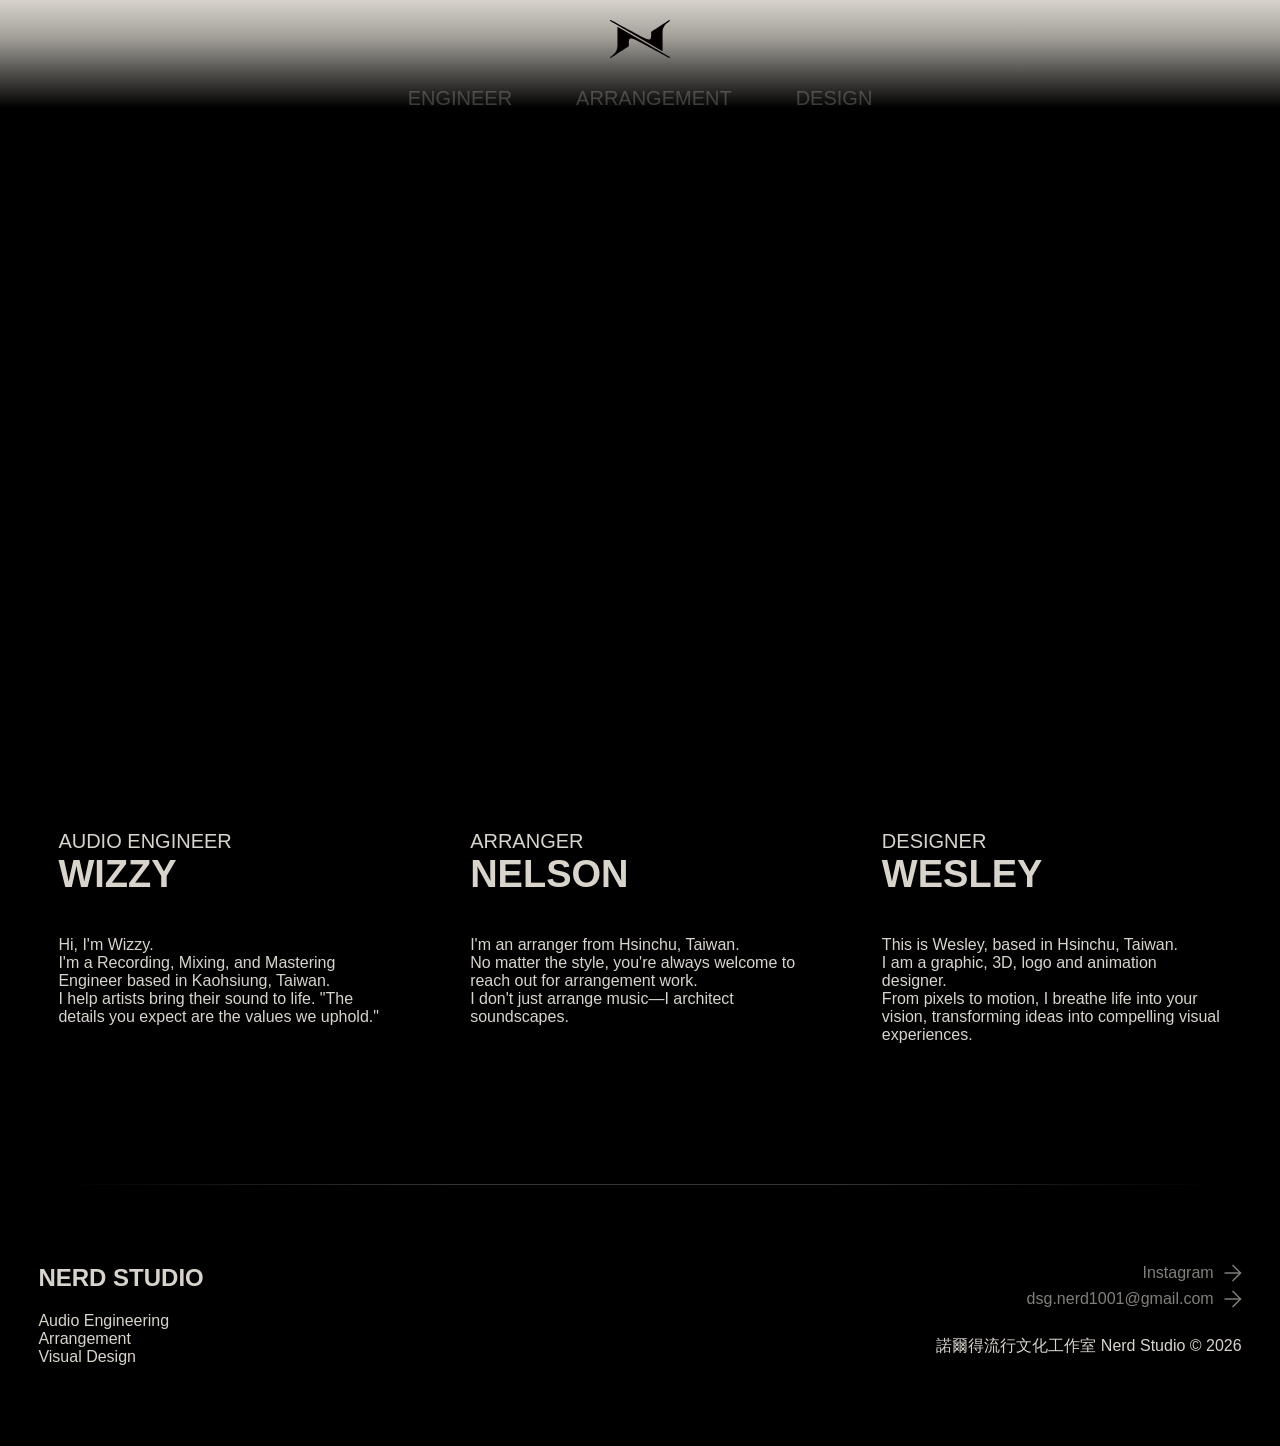
==== index.html @ 3f01f005 "Test homepage video preload on iOS" ====
<!DOCTYPE html>
<html lang="zh-Hant">
<head>
    <meta charset="UTF-8">
    <meta name="viewport" content="width=device-width, initial-scale=1.0">

    <!-- SEO -->
    <title>NERD STUDIO 諾爾得流行文化工作室 | Design & Music Production</title>

    <meta
        name="description"
        content="NERD STUDIO 諾爾得流行文化工作室，專注於視覺設計、音樂編曲、錄音、混音與母帶製作，結合音樂與視覺創作的跨領域工作室。"
    >

    <link
        rel="canonical"
        href="https://wesleychang023.github.io/nerdstudio-website/"
    >


    <!-- Open Graph -->
        <meta property="og:site_name" content="NERD STUDIO">
        <meta property="og:title" content="NERD STUDIO | 諾爾得流行文化工作室">
        <meta property="og:description" content="Music, Design & Culture.">
        <meta property="og:type" content="website">
        <meta property="og:image" content="https://wesleychang023.github.io/nerdstudio-website/images/ui/og-cover.jpg">
        <meta property="og:image:width" content="1200">
        <meta property="og:image:height" content="630">
        <meta property="og:image:alt" content="NERD STUDIO logo">
        <meta property="og:url" content="https://wesleychang023.github.io/nerdstudio-website/">


    <!-- Favicon -->
        <link rel="icon" type="image/png" sizes="16x16" href="images/ui/favicon-16.png">
        <link rel="icon" type="image/png" sizes="32x32" href="images/ui/favicon-32.png">
        <link rel="apple-touch-icon" sizes="180x180" href="images/ui/apple-touch-icon.png">


    <!-- Stylesheet -->
    <link rel="stylesheet" href="css/style.css">
</head>


<body>

    <!-- Top Area -->
    <div class="top-area">

        <header>

            <h1>
                <a href="index.html">
                    <img
                        src="images/ui/NerdstudioLogoBlack.svg"
                        alt="Nerd Studio">
                </a>
            </h1>

            <button
                class="menu-toggle"
                type="button"
                aria-label="Open menu"
                aria-expanded="false">

                <span></span>
                <span></span>

            </button>

        </header>


        <nav class="service-menu">

            <a href="engineering.html">
                ENGINEER
            </a>

            <a href="arrangement.html">
                ARRANGEMENT
            </a>

            <a href="design.html">
                DESIGN
            </a>

        </nav>

    </div>
    
    <!-- Main -->
    <div class="logo-animation">
        <video autoplay muted loop playsinline preload="auto">
            <source src="images//ui/Logo animation1.mp4" type="video/mp4">
        </video>
    </div>
    
    <section class="about" id="about">

        <!-- WIZZY -->
        <a
            class="member"
            href="https://www.instagram.com/wizzzzyho/"
            target="_blank"
            rel="noopener noreferrer">

            <div class="member-top">

                <h3>AUDIO ENGINEER</h3>

                <div class="member-name">
                    <h4>WIZZY</h4>

                    <img
                        src="images//ui/arrow.svg"
                        class="member-arrow"
                        alt="">
                </div>

            </div>

            <p>
                Hi, I'm Wizzy.<br>
                I'm a Recording, Mixing, and Mastering Engineer based in Kaohsiung, Taiwan.<br>
                I help artists bring their sound to life.
                "The details you expect are the values we uphold."
            </p>

        </a>


        <!-- NELSON -->
        <a
            class="member"
            href="https://www.instagram.com/nelson_1127_/"
            target="_blank"
            rel="noopener noreferrer">

            <div class="member-top">

                <h3>ARRANGER</h3>

                <div class="member-name">
                    <h4>NELSON</h4>

                    <img
                        src="images//ui/arrow.svg"
                        class="member-arrow"
                        alt="">
                </div>

            </div>

            <p>
                I'm an arranger from Hsinchu, Taiwan.<br>
                No matter the style, you're always welcome to reach out for arrangement work.<br>
                I don't just arrange music—I architect soundscapes.
            </p>

        </a>


        <!-- WESLEY -->
        <a
            class="member"
            href="https://www.instagram.com/_wesleychang_/"
            target="_blank"
            rel="noopener noreferrer">

            <div class="member-top">

                <h3>DESIGNER</h3>

                <div class="member-name">
                    <h4>WESLEY</h4>

                    <img
                        src="images/ui/arrow.svg"
                        class="member-arrow"
                        alt="">
                </div>

            </div>

            <p>
                This is Wesley, based in Hsinchu, Taiwan.<br>
                I am a graphic, 3D, logo and animation designer.<br>
                From pixels to motion, I breathe life into your vision, transforming ideas into compelling visual experiences.
            </p>

        </a>

    </section>

    <!-- Footer -->
    <footer class="footer">

    <div class="footer-brand">

        <h2>NERD STUDIO</h2>

        <p class="footer-services">
            Audio Engineering<br>
            Arrangement<br>
            Visual Design
        </p>

    </div>

    <div class="footer-info">

        <div class="footer-contact">

            <a 
                href="https://www.instagram.com/nerd_studio_/"
                target="_blank"
                rel="noopener noreferrer">

                <span>Instagram</span>

                <img
                    src="images/ui/arrow.svg"
                    alt=""
                    class="arrow-icon">
            </a>

            <a href="mailto:dsg.nerd1001@gmail.com">
                <span>dsg.nerd1001@gmail.com</span>

                <img
                    src="images/ui/arrow.svg"
                    alt=""
                    class="arrow-icon">
            </a>

        </div>

        <p class="copyright">
            諾爾得流行文化工作室 Nerd Studio © 2026
        </p>

    </div>

</footer>

<script src="js/mobile-menu.js"></script>
</body>

</html>
---- css/style.css ----
/* =========================================================
   NERD STUDIO — GLOBAL STYLE
========================================================= */


/* =========================
   0. Design System
========================= */

:root {

    /* Typography */

    --font-main: Arial, sans-serif;

    --weight-regular: 400;
    --weight-medium: 500;
    --weight-bold: 700;

    --text-xxs: 12px;
    --text-xs: 16px;
    --text-sm: 20px;
    --text-md: 24px;
    --text-lg: 30px;
    --text-xl: 38px;


    /* Colors */

    --color-bg: #000000;
    --color-text: #d8d4cc;
    --color-white: #ffffff;


    /* Layout */

    --top-area-height: clamp(100px, 12vh, 140px);

    --page-top-space: 100px;
    --title-bottom-space: 56px;


    /* Spacing */

    --page-padding: clamp(16px, 1vw, 48px);
    --about-padding: clamp(20px, 3vw, 100px);
    --section-gap: clamp(20px, 3vw, 48px);
}



/* =========================
   1. Global
========================= */

* {
    margin: 0;
    padding: 0;

    box-sizing: border-box;
}

html {
    width: 100%;
}

body {
    width: 100%;
    min-height: 100vh;

    overflow-x: hidden;

    background-color: var(--color-bg);
    color: var(--color-text);

    font-family: var(--font-main);
    font-weight: var(--weight-regular);
}


/* Fullscreen menu opened */

body.menu-open {
    overflow: hidden;
}



/* =========================================================
   TOP AREA
========================================================= */


/* =========================
   2. Top Area
========================= */

.top-area {
    position: fixed;
    top: 0;
    left: 0;

    z-index: 2000;

    display: flex;
    flex-direction: column;

    width: 100%;
    height: var(--top-area-height);

    padding-inline: var(--page-padding);
}


/* Gradient */

.top-area::before {
    content: "";

    position: absolute;
    inset: 0;

    z-index: 1;

    pointer-events: none;

    background: linear-gradient(
        to bottom,
        #d8d4cc 0%,
        rgba(216, 212, 204, .75) 35%,
        rgba(216, 212, 204, 0) 100%
    );
}





/* =========================
   3. Header / Logo
========================= */

header {
    position: relative;
    z-index: 3;

    flex: 1;

    display: flex;
    justify-content: center;
    align-items: center;

    transform: translateY(-5px);
}

header h1 {
    line-height: 0;
}

header a {
    display: block;
}

header img {
    display: block;

    width: 60px;
    height: auto;
}



/* =========================
   Hamburger
========================= */

.menu-toggle {
    display: none;

    padding: 0;

    background: none;
    border: 0;

    color: #000;

    cursor: pointer;
}



/* =========================
   4. Desktop Service Menu
========================= */

.service-menu {
    position: relative;
    z-index: 3;

    display: flex;
    justify-content: center;
    align-items: center;

    width: 100%;

    gap: 5vw;

    font-size: var(--text-sm);
    font-weight: var(--weight-regular);
    line-height: 1;
}

.service-menu a {
    position: relative;

    display: inline-block;

    color: inherit;

    font: inherit;
    text-decoration: none;

    cursor: pointer;

    opacity: .25;

    transition:
        opacity .25s ease;
}

.service-menu a.active {
    opacity: 1;
}

.service-menu a:hover {
    opacity: 1;
}


/* Fade non-hovered links */

.service-menu:hover a {
    opacity: .2;
}

.service-menu a:hover {
    opacity: 1;
}


/* Desktop underline */

.service-menu a::after {
    content: "";

    position: absolute;

    left: 50%;
    bottom: -8px;

    width: 210px;
    height: 1px;

    transform:
        translateX(-50%)
        scaleX(0);

    transform-origin: center;

    background: linear-gradient(
        90deg,
        transparent,
        rgba(216, 212, 204, .5),
        rgba(216, 212, 204, .5),
        transparent
    );

    transition:
        transform .35s cubic-bezier(.22, 1, .36, 1);
}

.service-menu a:hover::after {
    transform:
        translateX(-50%)
        scaleX(1);
}



/* =========================================================
   HOME PAGE
========================================================= */


/* =========================
   5. Logo Animation
========================= */

.logo-animation {
    display: flex;
    justify-content: center;
    align-items: center;

    width: 100%;
    height: 90vh;

    overflow: hidden;
}

.logo-animation video {
    display: block;

    width: auto;
    max-width: 100%;

    height: min(80vh, 760px);
}



/* =========================
   6. About
========================= */

.about {
    display: flex;

    width: 100%;

    gap: 32px;

    padding-inline: var(--about-padding);
}



/* =========================
   Member
========================= */

.member {
    flex: 1;
    min-width: 0;

    display: flex;
    flex-direction: column;

    gap: 40px;

    padding: 20px;

    color: inherit;
    text-decoration: none;

    border-radius: 8px;

    transition:
        background-color .3s ease,
        transform .3s ease,
        color .3s ease;
}

.member:hover {
    background: linear-gradient(
        to top,
        rgba(216, 212, 204, .08) 0%,
        rgba(216, 212, 204, .05) 30%,
        rgba(216, 212, 204, .02) 60%,
        rgba(216, 212, 204, 0) 100%
    );
}



/* Member Heading */

.member-top {
    display: flex;
    flex-direction: column;
}

.member-name {
    display: flex;
    justify-content: space-between;
    align-items: center;
}



/* Member Typography */

.member h3 {
    font-size: var(--text-sm);
    font-weight: var(--weight-medium);
}

.member h4 {
    font-size: var(--text-xl);
    font-weight: var(--weight-bold);
}

.member p {
    font-size: var(--text-xs);
    font-weight: var(--weight-regular);
}



/* Member Arrow */

.member-arrow {
    height: 30px;

    opacity: 0;

    transform: translateX(-6px);

    transition:
        opacity .25s ease,
        transform .3s cubic-bezier(.22, 1, .36, 1);
}

.member:hover .member-arrow {
    opacity: 1;

    transform: translateX(6px);
}



/* =========================================================
   FOOTER
========================================================= */


/* =========================
   7. Footer
========================= */

.footer {
    position: relative;

    display: flex;
    justify-content: space-between;
    align-items: flex-start;

    padding-inline: var(--about-padding);
    padding-block: 80px;

    margin-top: 120px;
}



/* Divider */

.footer::before {
    content: "";

    position: absolute;

    top: 0;
    left: 50%;

    transform: translateX(-50%);

    width: 90%;
    height: 1px;

    background: linear-gradient(
        to right,
        transparent,
        rgba(216, 212, 204, .25),
        rgba(216, 212, 204, .25),
        transparent
    );
}



/* Footer Left */

.footer-brand {
    display: flex;
    flex-direction: column;

    gap: 20px;
}

.footer-brand h2 {
    font-size: var(--text-md);
}

.footer-services {
    font-size: var(--text-xs);
}



/* Footer Right */

.footer-info {
    display: flex;
    flex-direction: column;
    align-items: flex-end;
}

.footer-contact {
    display: flex;
    flex-direction: column;
    align-items: flex-end;

    gap: 8px;
}

.footer-info a,
.footer-contact a {
    color: inherit;
    text-decoration: none;
}

.footer-contact a {
    display: flex;
    align-items: center;
    justify-content: flex-end;

    gap: 10px;

    font-size: var(--text-xs);

    opacity: .6;

    transition:
        opacity .25s ease;
}

.footer-contact a:hover {
    opacity: 1;
}



/* Footer Arrow */

.arrow-icon {
    display: block;

    width: 18px;
    height: 18px;

    flex-shrink: 0;

    transition:
        transform .28s cubic-bezier(.22, 1, .36, 1);
}

.footer-contact a:hover .arrow-icon {
    transform: translateX(4px);
}



/* Copyright */

.copyright {
    margin-top: 28px;

    font-size: var(--text-xs);
}



/* =========================================================
   ENGINEERING PAGE
========================================================= */


/* =========================
   8. Engineering Page
========================= */

.engineering-page,
.arrangement-page,
.design-page {
    min-height: 100vh;

    padding-top:
        calc(
            var(--top-area-height)
            + var(--page-top-space)
        );

    background-color: var(--color-bg);
}



/* =========================
   Engineering Hero
========================= */

.page-header {
    margin-bottom: var(--title-bottom-space);
}

.page-title {
    margin-bottom: 20px;

    text-align: center;

    font-size:
        clamp(3rem, 7vw, 5.5rem);

    font-weight: var(--weight-bold);

    line-height: .95;

    letter-spacing: -.04em;
}

.page-subtitle {
    text-align: center;

    font-size:
        clamp(.8rem, 2vw, 1.5rem);

    letter-spacing: .1em;
    text-transform: uppercase;

    opacity: .55;
}

.engineering-hero {
    margin-bottom: 80px;

    text-align: center;

    opacity: 1;

    will-change:
        opacity,
        transform;
}



/* =========================================================
   PROJECT WALL
========================================================= */


/* =========================
   9. Masonry Project Wall
========================= */

.project-wall {
    --project-gap: 15px;
    --project-columns: 5;

    position: relative;

    width: 100%;

    padding:
        calc(var(--top-area-height) + 40px)
        var(--about-padding)
        120px;
}



/* =========================
   10. Project Card
========================= */

.project-card {
    position: absolute;
    top: 0;
    left: 0;

    width: calc(
        (
            100%
            - (var(--about-padding) * 2)
            - (
                var(--project-gap)
                * (var(--project-columns) - 1)
            )
        )
        / var(--project-columns)
    );

    overflow: hidden;

    color: var(--color-text);

    background-color:
        rgba(216, 212, 204, .08);

    border-radius: 8px;


    /* Scroll reveal initial state */

    opacity: 0;

    translate: 0 40px;


    transition:
        opacity .7s cubic-bezier(.22, 1, .36, 1),
        translate .7s cubic-bezier(.22, 1, .36, 1),
        background-color .35s ease;
}

.project-card {
    color: inherit;
    text-decoration: none;
}



/* Project reveal */

.project-card.is-visible,
.arrangement-works > a.is-visible,
.design-card.is-visible {
    opacity: 1;
    translate: 0 0;
}



/* Hover */

.project-card:hover,
.project-card:focus-within {
    background-color:
        rgba(216, 212, 204, .12);
}



/* =========================
   11. Project Media
========================= */

.project-media {
    aspect-ratio: 1 / 1;

    margin: 10px;

    overflow: hidden;

    background-color: #000;

    border-radius: 6px;
}

.project-media img,
.project-media video {
    display: block;

    width: 100%;
    height: 100%;

    object-fit: cover;
    object-position: center;

    transition:
        transform .45s cubic-bezier(.22, 1, .36, 1);
}

.project-card:hover .project-media img,
.project-card:hover .project-media video,
.project-card:focus-within .project-media img,
.project-card:focus-within .project-media video {
    transform: scale(1.015);
}



/* =========================
   12. Project Content
========================= */

.project-content {
    display: flex;
    flex-direction: column;

    gap: 8px;

    padding:
        0
        16px
        16px;
}

.project-artist,
.project-title,
.project-concept {
    margin: 0;
}

.project-artist {
    font-size: var(--text-xs);

    line-height: 1.2;

    opacity: .65;
}

.project-title {
    font-size: var(--text-sm);

    line-height: 1.1;
}



/* =========================
   13. Project Expandable
========================= */

.project-extra {
    display: flex;
    flex-direction: column;

    gap: 18px;

    max-height: 0;

    margin-top: 0;

    overflow: hidden;

    opacity: 0;

    transform: translateY(-8px);

    transition:
        max-height .5s cubic-bezier(.22, 1, .36, 1),
        margin-top .4s ease,
        opacity .3s ease,
        transform .4s cubic-bezier(.22, 1, .36, 1);
}



/* Desktop hover expand */

.project-card:hover .project-extra,
.project-card:focus-within .project-extra,
.project-card.is-open .project-extra {
    max-height: 800px;

    margin-top: 16px;

    opacity: 1;

    transform: translateY(0);
}



/* Concept */

.project-concept {
    font-size: var(--text-xxs);

    line-height: 1.45;

    opacity: .75;
}



/* =========================
   14. Project Links
========================= */

.project-links {
    display: flex;
    flex-direction: column;
    align-items: flex-start;

    gap: 10px;

    margin-top: 3px;
}

.project-links a {
    display: inline-flex;
    align-items: center;

    width: fit-content;

    gap: 8px;

    color: var(--color-text);

    font-size: var(--text-xs);

    line-height: 1.2;

    text-decoration: none;

    opacity: .6;

    transition:
        opacity .3s ease;
}

.project-links a span {
    white-space: nowrap;
}



/* Project Link Arrow */

.project-links .project-link-arrow {
    display: block;

    width: 14px;
    height: 14px;

    flex-shrink: 0;

    opacity: .35;

    transform: translateX(0);

    transition:
        opacity .3s ease,
        transform .3s cubic-bezier(.22, 1, .36, 1);
}

.project-links a:hover,
.project-links a:focus-visible {
    opacity: 1;
}

.project-links a:hover .project-link-arrow,
.project-links a:focus-visible .project-link-arrow {
    opacity: 1;

    transform: translateX(4px);
}



/* =========================
   15. Project Tags
========================= */

.project-tags {
    display: flex;
    flex-wrap: wrap;

    gap: 6px;

    margin-top: 10px;
}

.project-tags span {
    padding:
        4px
        9px;

    font-size: 11px;

    line-height: 1;

    border:
        1px solid
        rgba(216, 212, 204, .65);

    border-radius: 999px;
}



/* =========================================================
   RESPONSIVE PROJECT WALL
========================================================= */


/* =========================
   16. Project Columns
========================= */

@media (max-width: 1400px) {

    .project-wall {
        --project-columns: 4;
    }

}


@media (max-width: 1100px) {

    .project-wall {
        --project-columns: 3;
    }

}


@media (max-width: 800px) {

    .project-wall {
        --project-columns: 2;
    }

}


@media (max-width: 520px) {

    .project-wall {
        --project-columns: 1;
    }

}



/* =========================
   Touch Project Cards
========================= */

@media (hover: none) {

    .project-card {
        cursor: pointer;
    }

}



/* =========================================================
   COMPACT / FULLSCREEN NAVIGATION
========================================================= */


/* =========================
   17. Compact Navigation
========================= */

@media (max-width: 1000px) {

    /* Top Area */

    .top-area {
        padding-inline: var(--about-padding);
    }


    /* Header */

    header {
        width: 100%;

        justify-content: space-between;
        align-items: center;

        transform: none;
    }

    header img {
        width: 50px;
    }


    /* Hamburger */

    .menu-toggle {
        display: flex;
        flex-direction: column;
        justify-content: center;

        align-items: center;

        width: 32px;
        height: 32px;

        gap: 10px;

        z-index: 5;
    }

    .menu-toggle span {
        display: block;

        width: 30px;
        height: 2px;

        background-color: currentColor;

        flex-shrink: 0;

        transform-origin: center;

        transition:
            transform .35s cubic-bezier(.22, 1, .36, 1),
            opacity .25s ease;
    }


    /* Fullscreen Menu */

    .service-menu {
        position: fixed;
        inset: 0;

        z-index: 1;

        width: 100%;
        height: 100dvh;

        display: flex;
        flex-direction: column;

        justify-content: flex-end;
        align-items: flex-start;

        gap: 10px;

        padding:
            0
            var(--about-padding)
            60px;

        background-color: var(--color-bg);

        opacity: 0;
        visibility: hidden;
        pointer-events: none;

        transition:
            opacity .35s ease,
            visibility .35s ease;
    }


    /* Open state */

    .service-menu.is-open {
        opacity: 1;
        visibility: visible;
        pointer-events: auto;
    }


    /* Menu Typography */

    .service-menu a {
        font-size: clamp(3rem, 8vw, 5rem);
        font-weight: var(--weight-regular);

        line-height: .95;
        letter-spacing: -.04em;

        text-align: left;

        opacity: .25;

        transition: opacity .25s ease;
    }


    /* Remove desktop underline */

    .service-menu a::after {
        display: none;
    }

    .service-menu a.active {
        opacity: 1;
    }

    /* Hover */

    .service-menu a:hover {
        opacity: 1;
    }


    /* Hamburger → X */

    .menu-toggle.is-open span:first-child {
        transform:
            translateY(6px)
            rotate(45deg);
    }

    .menu-toggle.is-open span:last-child {
        transform:
            translateY(-6px)
            rotate(-45deg);
    }

}


/* =========================================================
   MOBILE HOME PAGE
========================================================= */


/* =========================
   18. Mobile
========================= */

@media (max-width: 700px) {

        .about {
            flex-direction: column;
            gap: 40px;

            padding-inline: 24px;
        }

        .member {
            width: 100%;

            background: linear-gradient(
                to top,
                rgba(216,212,204,.08) 0%,
                rgba(216,212,204,.05) 30%,
                rgba(216,212,204,.02) 60%,
                rgba(216,212,204,0) 100%
            );
        }

        .member:hover {
            background: linear-gradient(
                to top,
                rgba(216,212,204,.08) 0%,
                rgba(216,212,204,.05) 30%,
                rgba(216,212,204,.02) 60%,
                rgba(216,212,204,0) 100%
            );
        }

        .member-name {
            justify-content: flex-start;
            gap: 12px;
        }

        .member-arrow {
            opacity: 1;
            transform: none;
        }


    /* Footer */

    .footer {
        flex-direction: column;
        align-items: flex-start;

        gap: 48px;

        padding-inline: 24px;
        padding-block: 64px;

        margin-top: 80px;
    }

    .footer-brand,
    .footer-info {
        width: 100%;
    }

    .footer-info,
    .footer-contact {
        align-items: flex-start;
    }

    .footer-contact a {
        justify-content: flex-start;
    }

    .copyright {
        margin-top: 20px;
    }

}




/* =========================
   Arrangement Works
========================= */

.arrangement-works {
 display: grid;
    grid-template-columns: repeat(2, minmax(0, 1fr));

    gap: 15px;

    width: 100%;

    padding-inline: var(--about-padding);
    padding-bottom: 120px;
}

/* Individual Work */

.arrangement-work {
    position: relative;
    display: block;

    width: 100%;
    aspect-ratio: 1.22 / 1;

    overflow: hidden;

    border-radius: 8px;

    text-decoration: none;
    color: var(--color-text);

    background-color: rgba(216, 212, 204, .08);
}

/* Image */

.arrangement-work img,
    .arrangement-work video {
    width: 100%;
    height: 100%;
    object-fit: cover;
    display: block;

    transition: transform .7s cubic-bezier(.22, 1, .36, 1);
}

/* Hover Image */

.arrangement-work:hover img {
    transform: scale(1.04);
}

/* Arrangement - Hover Zoom */

.arrangement-works > a {
    display: block;
    overflow: hidden;
}

.arrangement-works > a video,
.arrangement-works > a img {
    transition: transform 0.5s ease;
}

.arrangement-works > a:hover video,
.arrangement-works > a:hover img {
    transform: scale(1.05);
}


/* Overlay */

.arrangement-work::after {
    content: "";
    position: absolute;
    inset: 0;

    background: rgba(0, 0, 0, .35);

    opacity: 0;
    transition: opacity .4s ease;
}

.arrangement-work:hover::after {
    opacity: 1;
}

/* Work Information */

.arrangement-work-info {
    position: absolute;
    inset: 0;
    z-index: 1;

    display: flex;
    flex-direction: column;
    justify-content: flex-end;

    padding: clamp(20px, 3vw, 48px);

    opacity: 0;
    transform: translateY(12px);

    transition:
        opacity .4s ease,
        transform .4s ease;
}

.arrangement-work:hover .arrangement-work-info {
    opacity: 1;
    transform: translateY(0);
}

.arrangement-work-number {
    font-size: 12px;
    letter-spacing: .08em;
}

.arrangement-work-text h2 {
    margin: 0 0 8px;

    font-size: clamp(24px, 3.5vw, 56px);
    line-height: 1;
    letter-spacing: -.04em;
}

.arrangement-work-text p {
    margin: 0;

    font-size: clamp(11px, 1vw, 14px);
    letter-spacing: .05em;
}

/* Mobile */

@media (max-width: 700px) {

    .arrangement-works {
        grid-template-columns: 1fr;
    }

    .arrangement-work {
        aspect-ratio: 1 / 1;
    }

    .arrangement-work-info {
        padding: 24px;
    }

    .arrangement-work-text h2 {
        font-size: clamp(28px, 7vw, 44px);
    }

}

/* Touch devices: show information without hover */

@media (hover: none) {

    .arrangement-work::after {
        opacity: 1;
        background: linear-gradient(
            to top,
            rgba(0, 0, 0, .65),
            transparent 65%
        );
    }

    .arrangement-work-info {
        opacity: 1;
        transform: none;
    }

}



/* ==============================
   DESIGN PAGE
============================== */

.design-page {
    min-height: 100vh;
    padding-top: calc(
        var(--top-area-height) + var(--page-top-space)
    );
    background-color: var(--color-bg);
}

/* 作品牆 */

.design-works {
    width: 100%;
    padding: 0 var(--about-padding) 120px;
    display: flex;
    flex-direction: column;
    gap: 15px;
}

/* 每一排 */

.design-row {
    display: grid;
    gap: 15px;
    align-items: stretch;
}


/* 一排兩張：平均分配 */
.design-row--equal {
    grid-template-columns: repeat(2, minmax(0, 1fr));
}

/* 一排三張：平均分配 */
.design-row--three {
    grid-template-columns: repeat(3, minmax(0, 1fr));
}

/* 一排兩張：16:9 + 正方形 */
.design-row--mixed {
    grid-template-columns: 1.78fr 1fr;
}


/* 橫向影片 + 正方形封面 */

.design-row--mixed {
    grid-template-columns: 1.78fr 1fr;
}


/* DESIGN - 1:1 + 4:3 Video Pair */

.design-row--video-pair {
    grid-template-columns: 1fr 1.333fr;
    align-items: stretch;
}

.design-row--video-pair .design-card-media {
    aspect-ratio: 1 / 1;
}

.design-row--video-pair .design-card:nth-child(2) .design-card-media {
    aspect-ratio: 4 / 3;
}

.design-row--video-pair .design-card {
    height: 100%;
}


/* DESIGN - 第五排：4:3 + 1:1 */

.design-row--video-square {
    grid-template-columns: 1.333fr 1fr;
    align-items: stretch;
}

.design-row--video-square .design-card:first-child .design-card-media {
    aspect-ratio: 4 / 3;
}

.design-row--video-square .design-card:last-child .design-card-media {
    aspect-ratio: 1 / 1;
}


/* DESIGN - 第六排：Full Width 16:9 */

.design-row--full {
    grid-template-columns: minmax(0, 1fr);
}

.design-row--full .design-card-media {
    aspect-ratio: 16 / 9;
}


/* 第七排：MOSFET + Falling */

.design-row--seven {
    display: grid;
    grid-template-columns: 16fr 9fr;
    gap: 15px;
    align-items: stretch;
}

.design-row--seven .design-card:first-child .design-card-media {
    aspect-ratio: 16 / 9;
}

.design-row--seven .design-card:last-child .design-card-media {
    aspect-ratio: 1 / 1;
}

.design-row--seven .design-card-media img {
    display: block;
    width: 100%;
    height: 100%;
    object-fit: cover;
}

/* 第八排： */

.design-row--eight {
    display: grid;
    grid-template-columns: 9fr 16fr;
    gap: 15px;
    align-items: stretch;
}

.design-row--eight .design-card:first-child .design-card-media {
    aspect-ratio: 1 / 1;
}

.design-row--eight .design-card:last-child .design-card-media {
    aspect-ratio: 16 / 9;
}

.design-row--eight .design-card-media img,
.design-row--eight .design-card-media video {
    display: block;
    width: 100%;
    height: 100%;
    object-fit: cover;
}


/* 第九排：4:3 + 3:4*/

.design-row--nine {
    display: grid;
    grid-template-columns: 16fr 9fr;
    gap: 15px;
    align-items: stretch;
}

.design-row--nine .design-card:first-child .design-card-media {
    aspect-ratio: 4 / 3;
}

.design-row--nine .design-card:last-child .design-card-media {
    aspect-ratio: 3 / 4;
}

.design-row--nine .design-card-media img {
    display: block;
    width: 100%;
    height: 100%;
    object-fit: cover;
}

/* 第十排：3:4 直式 + 16:9 橫式 */

.design-row--ten {
    display: grid;
    grid-template-columns: minmax(0, 27fr) minmax(0, 64fr);
    gap: 15px;
    align-items: stretch;
}

.design-row--ten .design-card:first-child .design-card-media {
    aspect-ratio: 3 / 4;
}

.design-row--ten .design-card:last-child .design-card-media {
    aspect-ratio: 16 / 9;
}

.design-row--ten .design-card-media img,
.design-row--ten .design-card-media video {
    display: block;
    width: 100%;
    height: 100%;
    object-fit: cover;
}
/* 第十排：作品資訊貼齊底部 */

.design-row--ten .design-card {
    display: flex;
    flex-direction: column;
    height: 100%;
}

.design-row--ten .design-card-info {
    margin-top: auto;
}


/* DESIGN - Card */

.design-card {
    min-width: 0;
    display: flex;
    flex-direction: column;

    padding: 0;
    overflow: hidden;

    color: var(--color-text);
    text-decoration: none;

    background-color: rgba(216, 212, 204, 0.08);
    border: none;
    border-radius: 8px;
}


.design-card-artist--empty {
    visibility: hidden;
}


/* DESIGN - Media */

.design-card-media {
    width: auto;
    aspect-ratio: 1 / 1;

    margin: 10px;
    overflow: hidden;

    background-color: #000;
    border-radius: 6px;
}

.design-card-media img,
.design-card-media video {
    display: block;
    width: 100%;
    height: 100%;

    object-fit: cover;
    object-position: center;

    transition: transform .45s cubic-bezier(.22, 1, .36, 1);
}

/* Design - 文字區塊 */

.design-card-info {
    display: flex;
    flex-direction: column;
    gap: 8px;

    padding: 0 16px 16px;
}

/* 藝人名稱 */

.design-card-artist {
    margin: 0;

    font-size: var(--text-xs);
    line-height: 1.2;
    opacity: 0.65;
}

/* 作品名稱 */

.design-card-title {
    margin: 0;

    font-size: var(--text-sm);
    line-height: 1.1;
}

/* 混合比例那排的影片 */

.design-row--mixed .design-card:first-child
.design-card-media {
    aspect-ratio: 16 / 9;
}

.design-card-media img,
.design-card-media video {
    display: block;
    width: 100%;
    height: 100%;
    object-fit: cover;
}

/* 分類標籤 */

.design-card-tags {
    display: flex;
    flex-wrap: wrap;
    gap: 10px;
}

.design-card-tags span {
    display: inline-flex;
    align-items: center;

    padding: 4px 10px;
    border: 1px solid currentColor;
    border-radius: 999px;

    font-size: 13px;
    line-height: 1.1;
    white-space: nowrap;
}


/* 同一個作品：影片 + 封面 */

.design-row--mixed {
    grid-template-columns: 1fr;
}

.design-group {
    display: grid;
    grid-template-columns: 1.78fr 1fr;
    gap: 15px;

    padding: 10px;
    background-color: rgba(216, 212, 204, 0.08);
    border-radius: 8px;
    overflow: hidden;
}

.design-group .design-card {
    background: transparent;
    border-radius: 0;
    padding: 0;
}

.design-group .design-card-media {
    margin: 0;
    border-radius: 6px;
}

.design-group .design-card-info {
    padding: 10px 5px 5px;
}

/* 手機版 */
@media (max-width: 700px) {
    .design-group {
        grid-template-columns: 1fr;
    }
}


/* 手機版 */

@media (max-width: 700px) {
    .design-row,
    .design-row--equal,
    .design-row--three,
    .design-row--mixed,
    .design-row--full,
    .design-row--seven,
    .design-row--eight,
    .design-row--nine {
        grid-template-columns: 1fr;
    }


    .design-card-artist {
        font-size: 15px;
    }

    .design-card-title {
        font-size: 24px;
    }

    .design-card-tags span {
        font-size: 11px;
    }

}








/* ==========================
   PROJECT DETAIL PAGE
========================== */

/* Page */

.project-detail-page {
    min-height: 100vh;
    padding-top: 0;
    background: var(--color-bg);
}


/* ==========================
   HERO
========================== */

.project-detail-hero {
    width: 100%;
    padding: 0;
}

.project-detail-hero-media {
    width: 100%;
    aspect-ratio: 16 / 4.5;
    overflow: hidden;
    border-radius: 0;
    background: #1c1c1c;
}

.project-detail-hero-media img,
.project-detail-hero-media video {
    display: block;
    width: 100%;
    height: 100%;
    object-fit: cover;
    object-position: center center;
}


/* ==========================
   INTRODUCTION
========================== */

.project-detail-intro {
    width: 100%;
    padding: 80px 0 120px;
}

.project-detail-content {
    width: 55%;
    margin: 0 auto;
    text-align: left;
}

/* Project Title */

.project-detail-content h1 {
    margin: 0 0 12px;
    font-size: calc(var(--text-xl) * 2);
    line-height: 1;
}

/* Artist */

.project-detail-content .project-detail-artist {
    font-size: var(--text-xs);
    opacity: 0.6;
    margin: 0 0 40px;
}

/* Description */

.project-detail-content p {
    margin: 0 0 20px;
    line-height: 1.8;
}

/* Optional Heading / Description */

.project-detail-heading h1 {
    margin: 0;
    font-size: var(--text-xl);
    line-height: 1.1;
}

.project-detail-heading p {
    margin-top: 20px;
    font-size: var(--text-xs);
    opacity: 0.6;
}

.project-detail-description h2 {
    margin: 0 0 30px;
    font-size: var(--text-lg);
}

.project-detail-description p {
    font-size: var(--text-xs);
    line-height: 1.8;
    margin-bottom: 20px;
}


/* ==========================
   CREDITS & LISTEN
========================== */

.project-detail-extras {
    display: grid;
    grid-template-columns: 1fr 1fr;
    gap: 60px;
    margin-top: 80px;
    padding-top: 10px;
}

.project-detail-extras h2 {
    font-size: var(--text-sm);
    margin: 0 0 25px;
}

/* Listen Links */

.project-detail-links a {
    display: flex;
    align-items: center;
    gap: 12px;
    width: fit-content;

    color: var(--color-text);
    text-decoration: none;
    font-size: var(--text-xs);
    line-height: 1.6;
    margin-bottom: 12px;

    opacity: 0.6;
    transition: opacity 0.3s ease;
}

.project-detail-links a:hover {
    opacity: 1;
}

/* Custom Arrow */

.project-link-arrow {
    display: block;
    width: 16px;
    height: 16px;
    object-fit: contain;

    transition: transform 0.3s ease;
}

.project-detail-links a:hover .project-link-arrow {
    transform: translateX(8px);
}

/* Credits */

.project-detail-credits p {
    font-size: var(--text-xs);
    line-height: 1.6;
    margin-bottom: 12px;
    opacity: 0.6;
}


/* ==========================
   GALLERY - SHARED
========================== */

.project-detail-gallery {
    display: grid;
    gap: 0;
    padding: 0;
}

.project-detail-gallery-item {
    width: 100%;
    aspect-ratio: 1 / 1;
    overflow: hidden;
}

.project-detail-gallery-item img {
    display: block;
    width: 100%;
    height: 100%;
    object-fit: cover;
    object-position: center;
}


/* ==========================
   GALLERY - SQUARE
   Fixed 4 columns / 1:1
========================== */

.gallery-square {
    display: grid;
    grid-template-columns: repeat(4, minmax(0, 1fr));
    gap: 0;
}

.gallery-square .project-detail-gallery-item {
    position: relative;
    width: 100%;
    aspect-ratio: 1 / 1;
    overflow: hidden;
}

.gallery-square .project-detail-gallery-item img {
    position: absolute;
    inset: 0;
    width: 100%;
    height: 100%;
    object-fit: cover;
    object-position: center;
}


/* ==========================
   GALLERY - WIDE
   Automatic columns / 16:9
========================== */

.gallery-wide {
    grid-auto-flow: column;
    grid-auto-columns: minmax(0, 1fr);
}

.gallery-wide .project-detail-gallery-item {
    aspect-ratio: 16 / 9;
}




/* ==========================
   MOBILE
========================== */

@media (max-width: 700px) {

    /* Hero */

    .project-detail-hero-media {
        aspect-ratio: 16 / 9;
    }

    /* Introduction */

    .project-detail-intro {
        width: 100%;
        padding: 50px 0 70px;
    }

    .project-detail-content {
        width: auto;
        margin: 0 var(--about-padding);
    }

    /* Title */

    .project-detail-content h1 {
        font-size: clamp(24px, 6vw, 40px);
        line-height: 1.1;
        white-space: nowrap;
    }

    /* Credits & Listen */

    .project-detail-extras {
        grid-template-columns: 1fr;
        gap: 40px;
        margin-top: 50px;
    }

    /* Gallery - Both Types */

    .gallery-square,
    .gallery-wide {
        grid-template-columns: 1fr;
        grid-auto-flow: row;
        grid-auto-columns: auto;
        gap: 0;
    }

}




/* Arrangement & Design - Same Reveal as Engineering */

.arrangement-works > a,
.design-card {
    opacity: 0;
    translate: 0 40px;

    transition:
        opacity .7s cubic-bezier(.22, 1, .36, 1),
        translate .7s cubic-bezier(.22, 1, .36, 1);
}

.arrangement-works > a.is-visible,
.design-card.is-visible {
    opacity: 1;
    translate: 0 0;
}

@media (prefers-reduced-motion: reduce) {
    .arrangement-works > a,
    .design-card {
        opacity: 1;
        translate: none;
        transition: none;
    }
}


/* ==========================
   DESIGN CARD HOVER ZOOM
========================== */

.design-card {
    overflow: hidden;
}

/* 只放大圖片與影片，不影響文字 */
.design-card img,
.design-card video {
    transition: transform 0.5s ease;
}

@media (hover: hover) {
    .design-card:hover img,
    .design-card:hover video {
        transform: scale(1.05);
    }
}
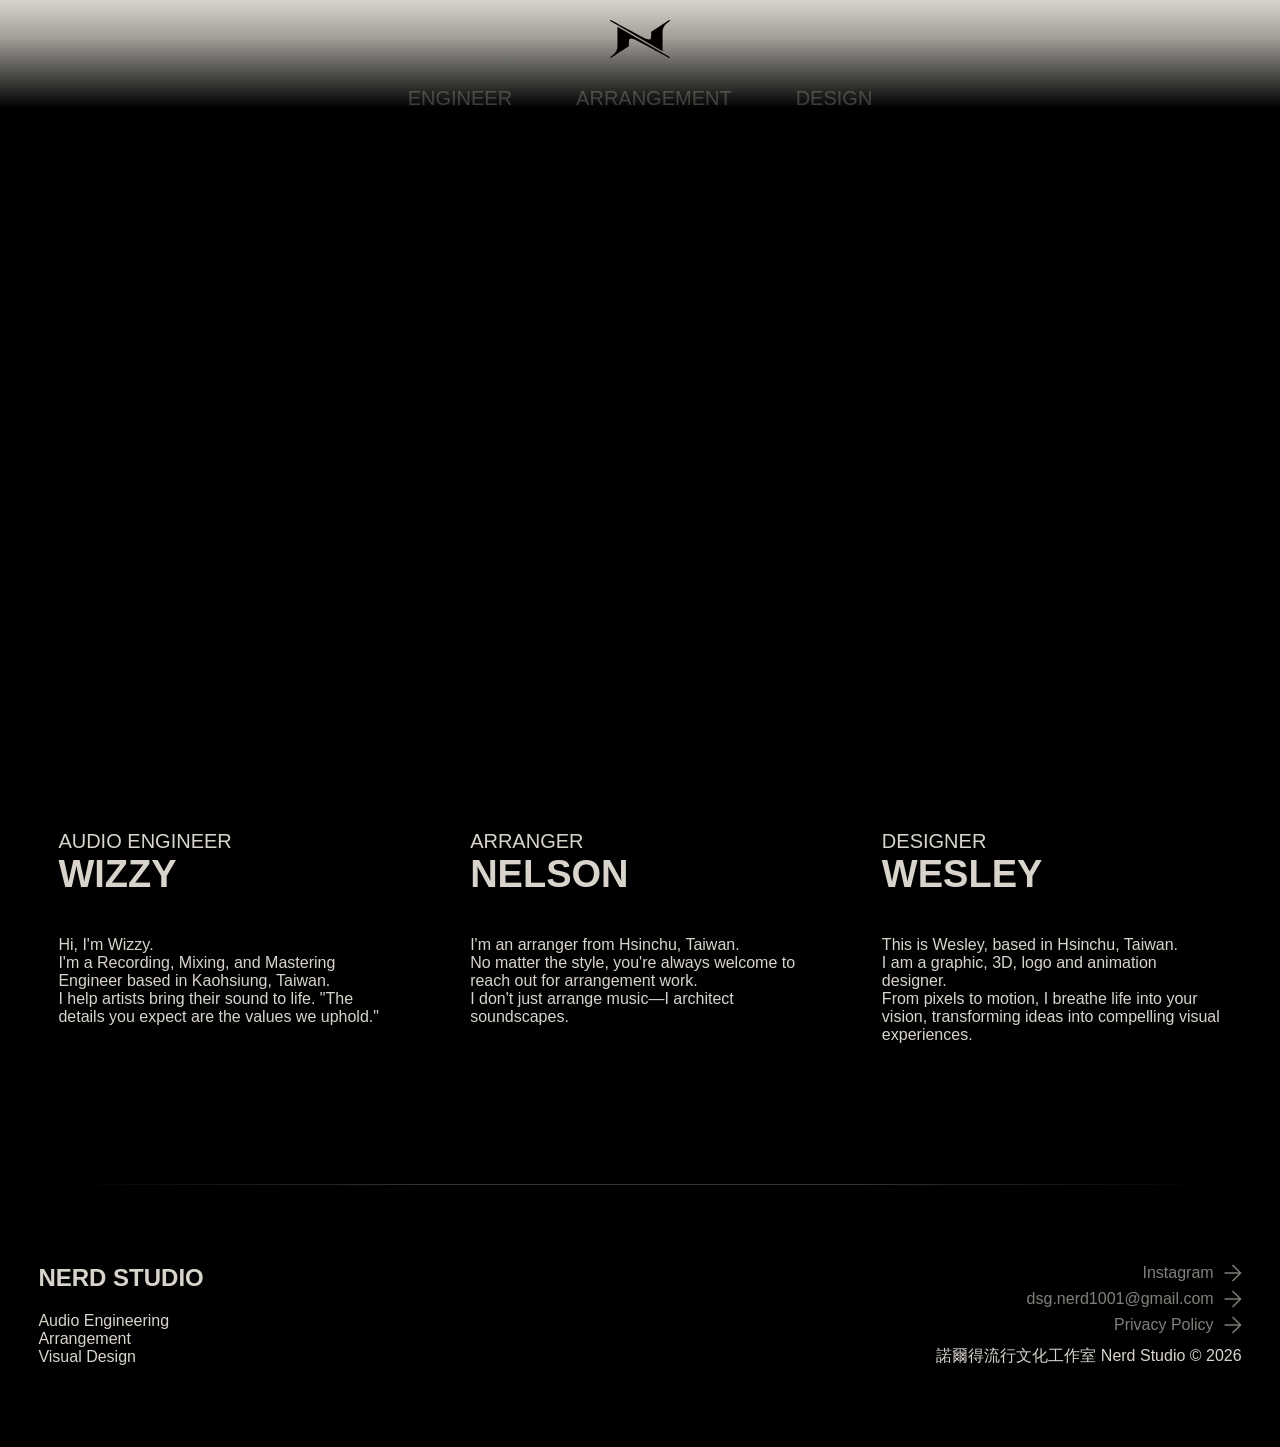
==== commit 28396e7f: "Update privacy policy and language switch" ====
--- a/index.html
+++ b/index.html
@@ -5,17 +5,14 @@
     <meta name="viewport" content="width=device-width, initial-scale=1.0">
 
     <!-- SEO -->
-    <title>NERD STUDIO 諾爾得流行文化工作室 | Design & Music Production</title>
+    <title>NERD STUDIO | 諾爾得流行文化工作室</title>
 
     <meta
         name="description"
         content="NERD STUDIO 諾爾得流行文化工作室，專注於視覺設計、音樂編曲、錄音、混音與母帶製作，結合音樂與視覺創作的跨領域工作室。"
     >
 
-    <link
-        rel="canonical"
-        href="https://wesleychang023.github.io/nerdstudio-website/"
-    >
+    <link rel="canonical" href="https://nerdstudio.tw/">
 
 
     <!-- Open Graph -->
@@ -23,21 +20,32 @@
         <meta property="og:title" content="NERD STUDIO | 諾爾得流行文化工作室">
         <meta property="og:description" content="Music, Design & Culture.">
         <meta property="og:type" content="website">
-        <meta property="og:image" content="https://wesleychang023.github.io/nerdstudio-website/images/ui/og-cover.jpg">
+        <meta property="og:image" content="https://nerdstudio.tw/images/ui/og-cover.jpg">
         <meta property="og:image:width" content="1200">
         <meta property="og:image:height" content="630">
         <meta property="og:image:alt" content="NERD STUDIO logo">
-        <meta property="og:url" content="https://wesleychang023.github.io/nerdstudio-website/">
+        <meta property="og:url" content="https://nerdstudio.tw/">
 
 
     <!-- Favicon -->
         <link rel="icon" type="image/png" sizes="16x16" href="images/ui/favicon-16.png">
-        <link rel="icon" type="image/png" sizes="32x32" href="images/ui/favicon-32.png">
+        <link rel="icon" type="image/png" sizes="32x32" href="/images/ui/favicon-32.png?v=2">
         <link rel="apple-touch-icon" sizes="180x180" href="images/ui/apple-touch-icon.png">
+        <link rel="icon" type="image/png" sizes="96x96" href="/images/ui/favicon-96.png">
 
 
     <!-- Stylesheet -->
     <link rel="stylesheet" href="css/style.css">
+
+    <!-- Google tag (gtag.js) -->
+    <script async src="https://www.googletagmanager.com/gtag/js?id=G-LQ1L01EBS0"></script>
+    <script>
+    window.dataLayer = window.dataLayer || [];
+    function gtag(){dataLayer.push(arguments);}
+    gtag('js', new Date());
+    gtag('config', 'G-LQ1L01EBS0');
+    </script>
+
 </head>
 
 
@@ -233,6 +241,17 @@
                     class="arrow-icon">
             </a>
 
+            <div class="footer-privacy">
+                <a href="privacy.html">
+                    <span>Privacy Policy</span>
+
+                    <img
+                        src="images/ui/arrow.svg"
+                        alt=""
+                        class="arrow-icon">
+                </a>
+            </div>
+
         </div>
 
         <p class="copyright">
@@ -244,6 +263,21 @@
 </footer>
 
 <script src="js/mobile-menu.js"></script>
+
+<script>
+    document.addEventListener("DOMContentLoaded", () => {
+        const video = document.querySelector(".logo-animation video");
+        if (!video) return;
+
+        video.muted = true;
+        video.defaultMuted = true;
+        video.playsInline = true;
+
+        video.play().catch((error) => {
+            console.log("Autoplay unavailable:", error.name);
+        });
+    });
+</script>
 </body>
 
 </html>
--- a/css/style.css
+++ b/css/style.css
@@ -514,12 +514,14 @@
 }
 
 .footer-info a,
-.footer-contact a {
+.footer-contact a,
+.footer-privacy a {
     color: inherit;
     text-decoration: none;
 }
 
-.footer-contact a {
+.footer-contact a,
+.footer-privacy a {
     display: flex;
     align-items: center;
     justify-content: flex-end;
@@ -534,7 +536,8 @@
         opacity .25s ease;
 }
 
-.footer-contact a:hover {
+.footer-contact a:hover,
+.footer-privacy a:hover {
     opacity: 1;
 }
 
@@ -554,7 +557,8 @@
         transform .28s cubic-bezier(.22, 1, .36, 1);
 }
 
-.footer-contact a:hover .arrow-icon {
+.footer-contact a:hover .arrow-icon,
+.footer-privacy a:hover .arrow-icon {
     transform: translateX(4px);
 }
 
@@ -563,9 +567,13 @@
 /* Copyright */
 
 .copyright {
-    margin-top: 28px;
+    margin-top: 12px;
 
     font-size: var(--text-xs);
+}
+
+.footer-privacy {
+    margin-top: 0px;
 }
 
 
@@ -1106,7 +1114,8 @@
 
         transition:
             transform .35s cubic-bezier(.22, 1, .36, 1),
-            opacity .25s ease;
+            opacity .25s ease,
+            background-color .35s ease;
     }
 
 
@@ -1203,6 +1212,25 @@
             rotate(-45deg);
     }
 
+    /* Logo & Hamburger color transition */
+
+    .top-area header h1 img {
+    transition: filter .35s ease;
+    }
+
+    body.menu-open .top-area header h1 img {
+    filter: brightness(0) invert(1);
+    }
+
+    .menu-toggle {
+    color: #000;
+    transition: color .35s ease;
+    }
+
+    body.menu-open .menu-toggle {
+    color: #d8d4cc;
+    }
+    
 }
 
 
@@ -1868,6 +1896,66 @@
 
 }
 
+/* Design page: 16:9 videos become square on mobile */
+@media (max-width: 768px) {
+
+  /* Change the media container to square */
+  .design-card-media:has(video.landscape-video) {
+    aspect-ratio: 1 / 1 !important;
+    width: 100%;
+    height: auto !important;
+    overflow: hidden;
+  }
+
+  /* Crop the video to fill the square */
+  .design-card-media video.landscape-video {
+    display: block;
+    width: 100%;
+    height: 100%;
+    aspect-ratio: 1 / 1;
+    object-fit: cover;
+    object-position: center;
+  }
+
+}
+
+
+
+/* =====================================
+   Disease — Responsive Video
+===================================== */
+
+/* Desktop: 16:9 */
+.design-row--full .design-card-media:has(.disease-desktop) {
+    aspect-ratio: 16 / 9;
+    position: relative;
+}
+
+.design-card-media video.disease-desktop {
+    display: block;
+}
+
+.design-card-media video.disease-mobile {
+    display: none;
+}
+
+/* Mobile: 1:1 */
+@media (max-width: 768px) {
+
+    .design-row--full .design-card-media:has(.disease-mobile) {
+        aspect-ratio: 1 / 1;
+    }
+
+    .design-card-media video.disease-desktop {
+        display: none;
+    }
+
+    .design-card-media video.disease-mobile {
+        display: block;
+    }
+
+}
+
 
 
 
@@ -2218,3 +2306,310 @@
 }
 
 
+
+
+
+
+
+/* =========================================================
+   PRIVACY POLICY
+========================================================= */
+
+.privacy-page {
+    padding: 160px var(--about-padding) 120px;
+}
+
+.privacy-container {
+    max-width: 900px;
+    margin: 0 auto;
+}
+
+.privacy-container h1 {
+    font-size: var(--text-xl);
+    font-weight: 700;
+    margin-bottom: 16px;
+}
+
+.privacy-updated {
+    font-size: var(--text-xs);
+    opacity: .5;
+}
+
+.privacy-intro {
+    margin-top: 100px;
+    margin-bottom: 100px;
+    max-width: 720px;
+}
+
+.privacy-intro p {
+    font-size: var(--text-md);
+    line-height: 1.5;
+}
+
+.privacy-section {
+    margin-bottom: 64px;
+    max-width: 720px;
+}
+
+.privacy-section h2 {
+    font-size: var(--text-sm);
+    font-weight: 700;
+    margin-bottom: 24px;
+}
+
+.privacy-section p {
+    font-size: var(--text-xs);
+    line-height: 1.8;
+    opacity: .7;
+    margin-bottom: 16px;
+}
+
+.privacy-section a {
+    color: inherit;
+    font-size: var(--text-xs);
+    text-decoration: underline;
+    text-underline-offset: 4px;
+    opacity: .7;
+    transition: opacity .25s ease;
+}
+
+.privacy-section a:hover {
+    opacity: 1;
+}
+
+@media (max-width: 768px) {
+    .privacy-page {
+        padding-top: 120px;
+        padding-bottom: 80px;
+    }
+
+    .privacy-container h1 {
+        font-size: var(--text-lg);
+    }
+
+    .privacy-intro {
+        margin-top: 64px;
+        margin-bottom: 72px;
+    }
+
+    .privacy-intro p {
+        font-size: var(--text-sm);
+    }
+
+    .privacy-section {
+        margin-bottom: 48px;
+    }
+}
+
+
+/* =========================================================
+   PRIVACY POLICY — LAYOUT FIX
+========================================================= */
+
+.privacy-page {
+    padding-top: 220px;
+    padding-bottom: 0;
+}
+
+.privacy-container {
+    width: 100%;
+    max-width: 720px;
+    margin-inline: auto;
+}
+
+.privacy-heading {
+    display: flex;
+    flex-direction: column;
+    align-items: flex-start;
+    gap: 16px;
+}
+
+.privacy-heading h1 {
+    margin: 0;
+}
+
+.privacy-heading p {
+    margin: 0;
+}
+
+.privacy-intro,
+.privacy-section {
+    width: 100%;
+    max-width: none;
+}
+
+
+/* =========================================================
+   PRIVACY POLICY — TOP GRADIENT
+========================================================= */
+
+.privacy-page {
+    position: relative;
+    isolation: isolate;
+}
+
+.privacy-page::before {
+    content: "";
+
+    position: fixed;
+    top: 0;
+    left: 0;
+
+    width: 100%;
+    height: 250px;
+
+    background: linear-gradient(
+        to bottom,
+        #000000 35%,
+        transparent 100%
+    );
+
+    pointer-events: none;
+    z-index: 100;
+}
+
+
+/* =========================================================
+   PRIVACY POLICY — LANGUAGE SWITCH
+========================================================= */
+
+.privacy-heading-top {
+    display: flex;
+    align-items: center;
+    justify-content: space-between;
+    gap: 24px;
+}
+
+.privacy-heading-top h1 {
+    margin: 0;
+}
+
+.privacy-language {
+    display: flex;
+    align-items: center;
+    gap: 10px;
+    flex-shrink: 0;
+    font-size: var(--text-xs);
+}
+
+.privacy-language button {
+    border: 0;
+    padding: 0;
+    background: transparent;
+    color: inherit;
+    font: inherit;
+    cursor: pointer;
+    opacity: .45;
+    transition: opacity .25s ease;
+}
+
+.privacy-language button.active,
+.privacy-language button:hover {
+    opacity: 1;
+}
+
+.privacy-language span {
+    opacity: .35;
+}
+
+.privacy-heading .privacy-date {
+    margin-top: 8px;
+}
+
+@media (max-width: 768px) {
+    .privacy-heading-top {
+        align-items: flex-start;
+        flex-direction: column;
+        gap: 16px;
+    }
+}
+
+
+/* Privacy Policy — Language Position Adjustment */
+
+.privacy-heading {
+    width: 100%;
+}
+
+.privacy-heading-top {
+    display: flex;
+    justify-content: space-between;
+    align-items: center;
+    width: 100%;
+}
+
+.privacy-language {
+    display: flex;
+    align-items: center;
+    gap: 8px;
+    flex-shrink: 0;
+    font-family: Arial, sans-serif;
+    font-size: 15px;
+    line-height: 1;
+}
+
+.privacy-language button {
+    font-family: inherit;
+    font-size: inherit;
+    font-weight: 400;
+    line-height: inherit;
+}
+
+/* Mobile */
+
+@media (max-width: 768px) {
+    .privacy-heading-top {
+        flex-direction: row;
+        align-items: center;
+    }
+
+    .privacy-language {
+        font-size: 12px;
+    }
+}
+
+
+
+/* =========================================================
+   PRIVACY POLICY — MOBILE LANGUAGE SWITCH
+========================================================= */
+
+@media (max-width: 768px) {
+
+    .privacy-heading {
+        display: flex;
+        flex-direction: column;
+        align-items: flex-start;
+    }
+
+    .privacy-heading-top {
+        display: contents;
+    }
+
+    .privacy-heading-top h1 {
+        order: 1;
+    }
+
+    .privacy-date {
+        order: 2;
+    }
+
+    .privacy-language {
+        order: 3;
+        margin-top: 16px;
+        font-size: 18px;
+        gap: 10px;
+    }
+
+    .privacy-language button {
+        font-size: 18px;
+        font-weight: 400;
+    }
+
+}
+
+
+
+
+
+
